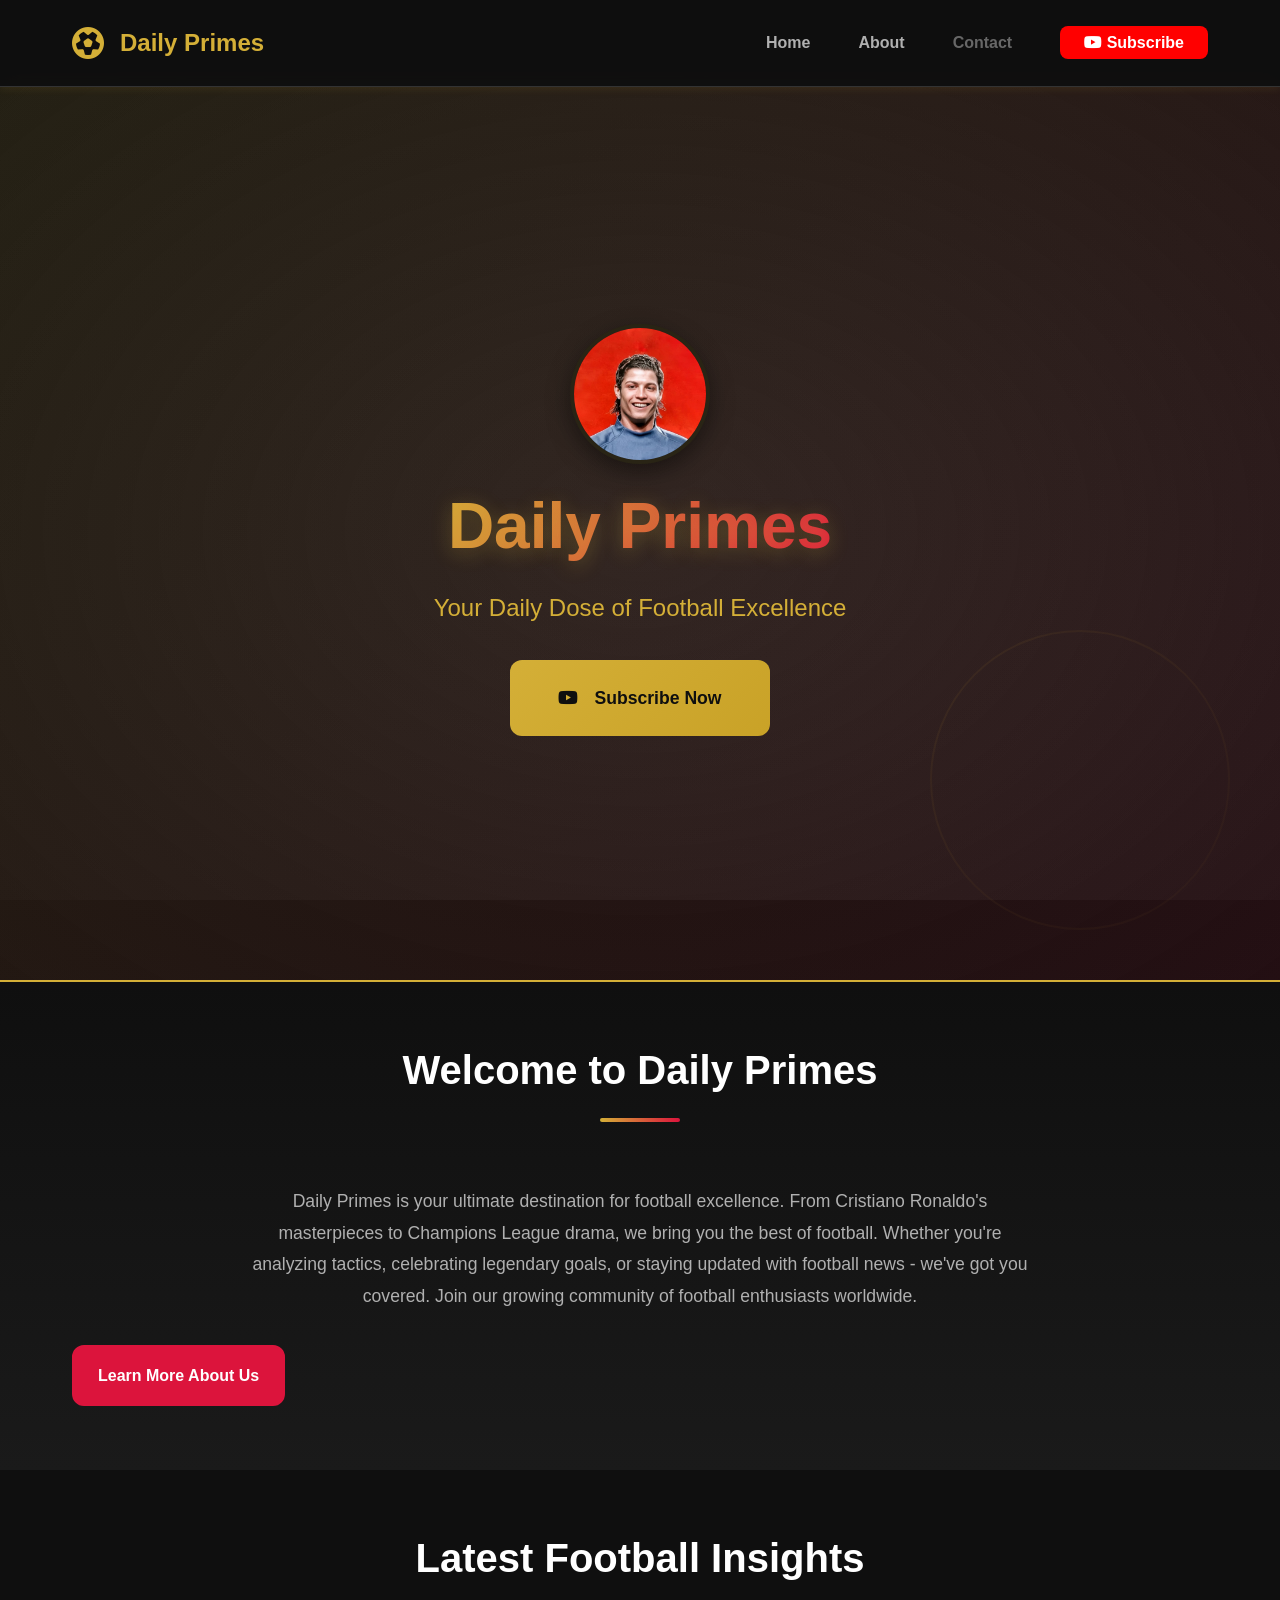
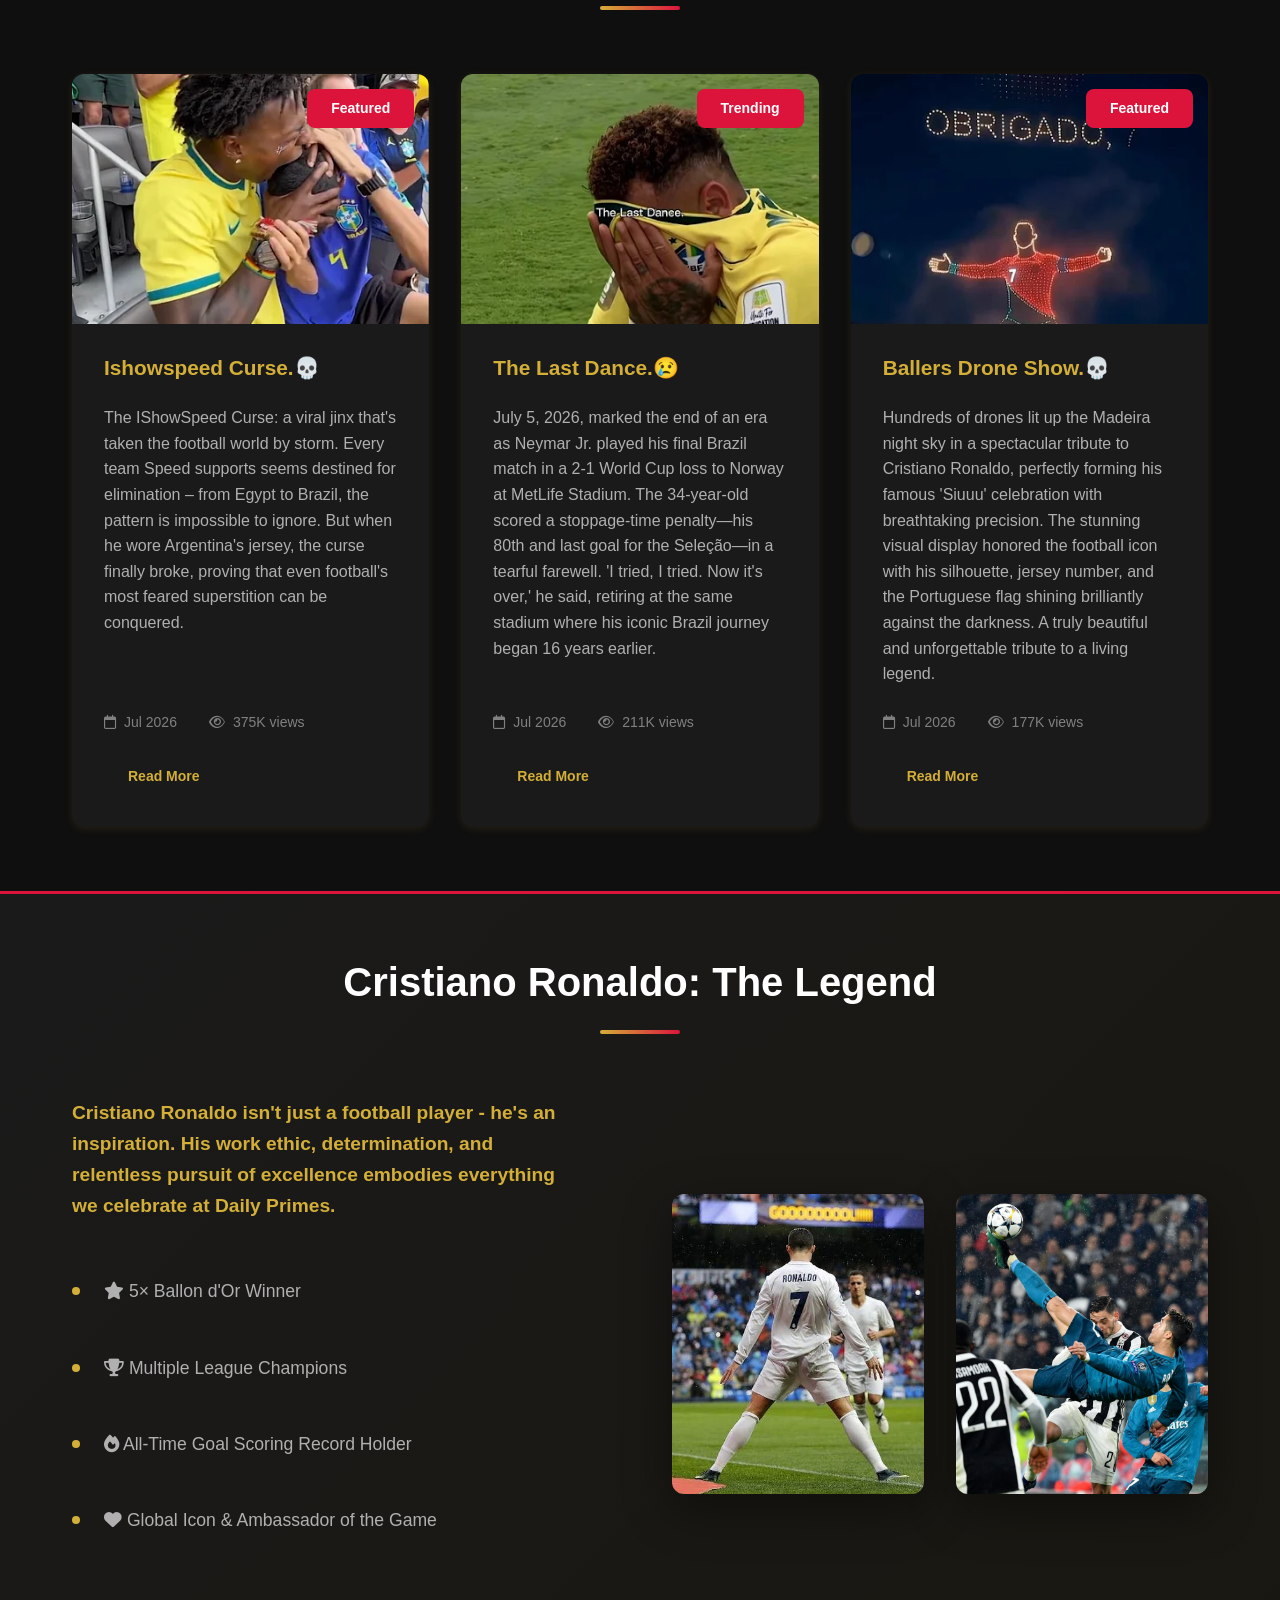
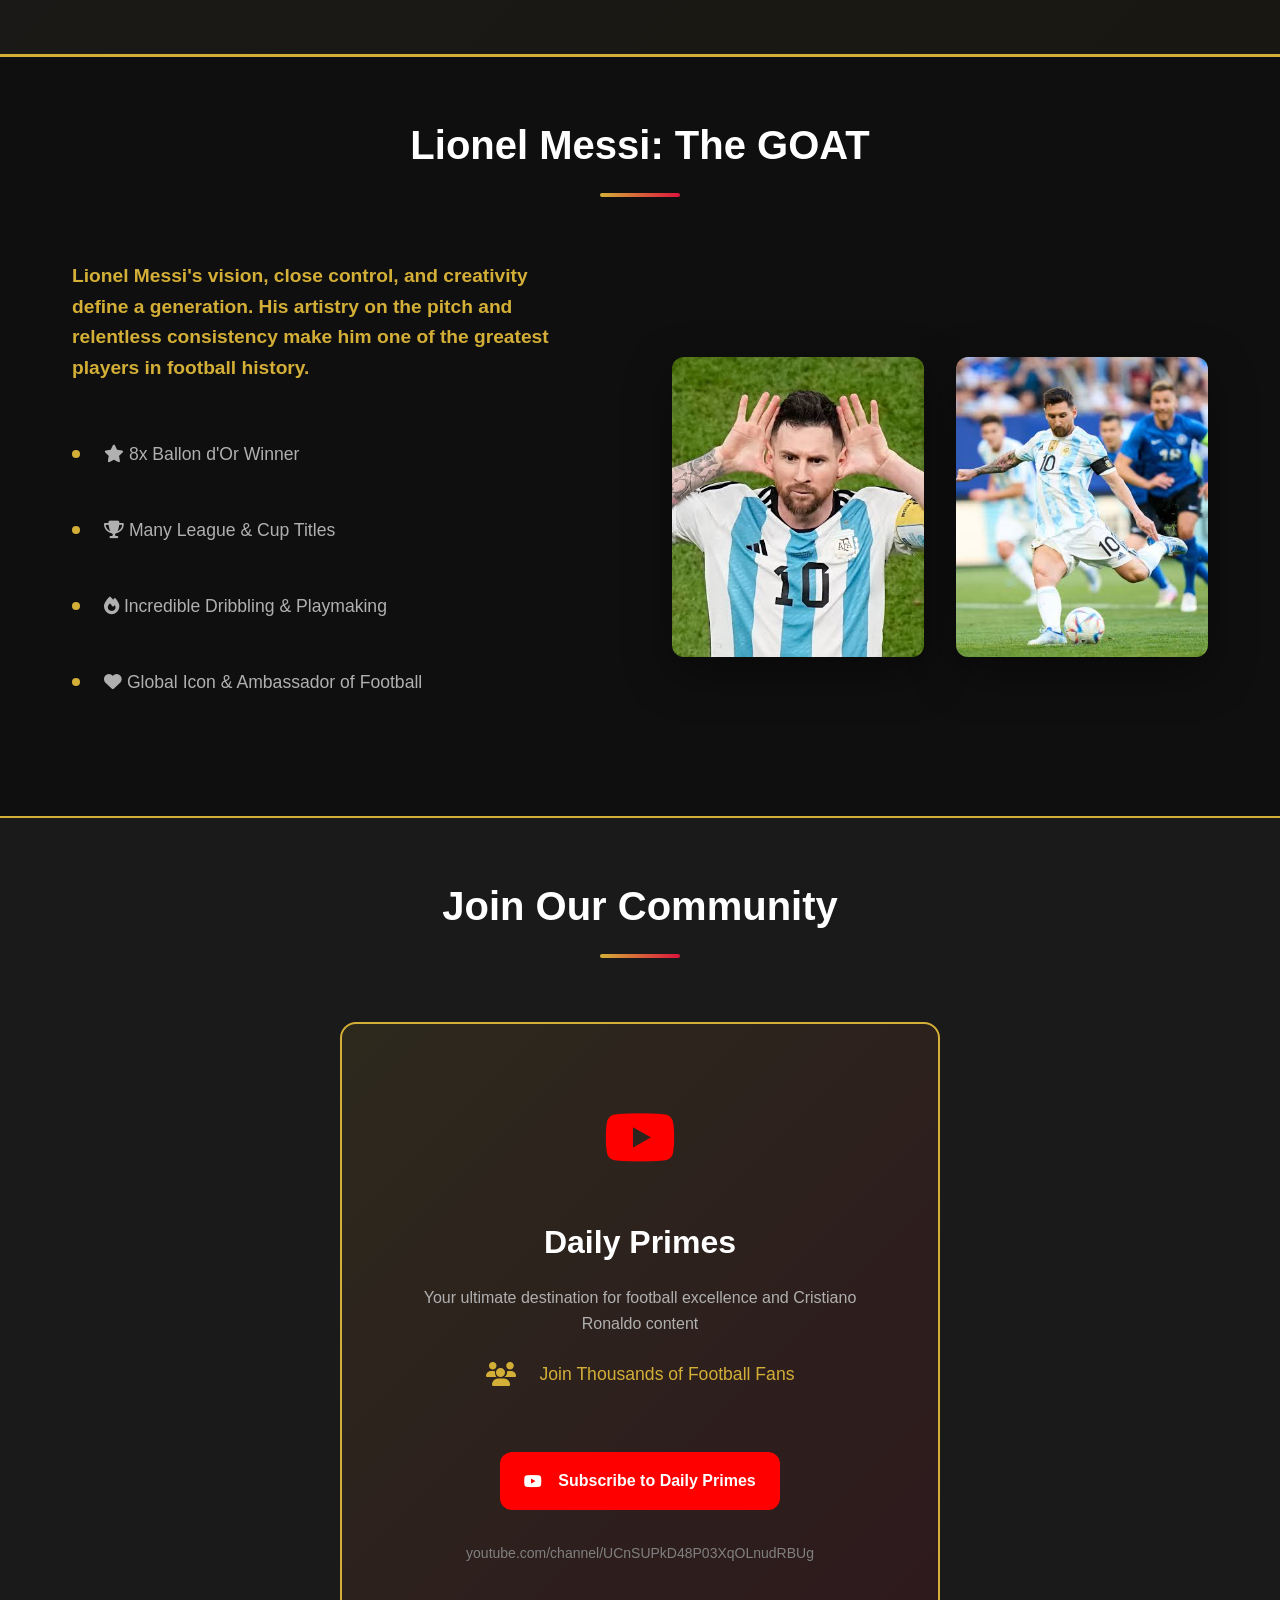
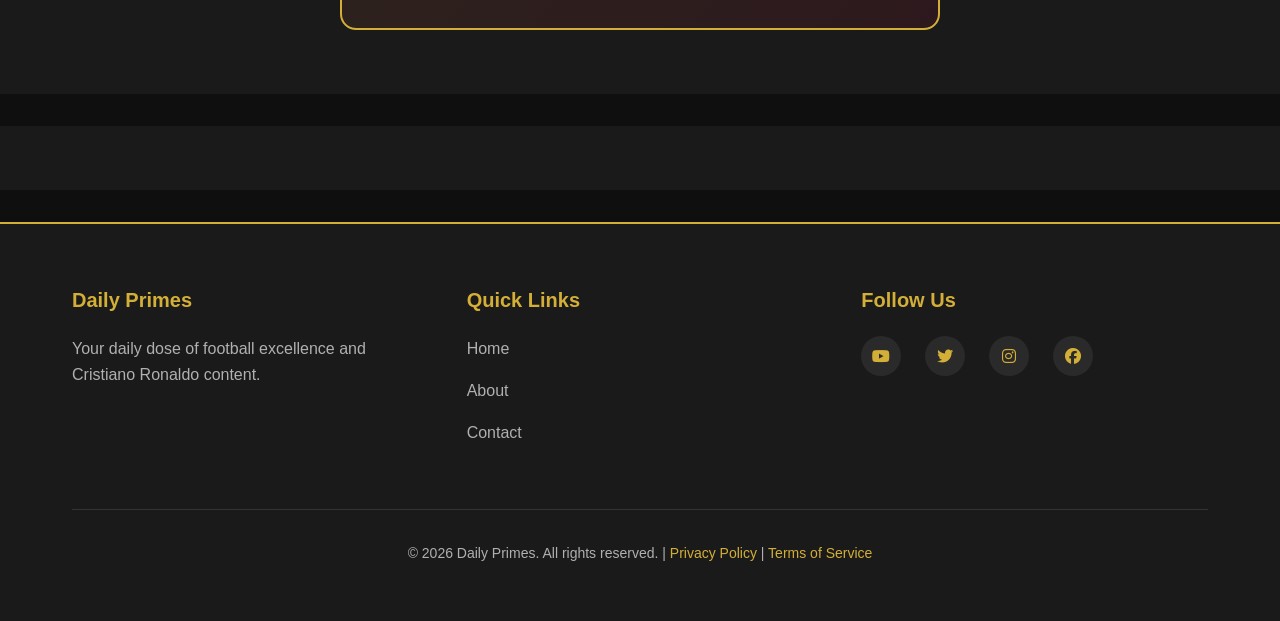
==== index.html @ d9cd0828 "Initial commit: add site files with AdSense and responsiveness updates" ====
<!DOCTYPE html>
<html lang="en">
<head>
    <meta charset="UTF-8">
    <meta name="viewport" content="width=device-width, initial-scale=1.0">
    <title>Daily Primes - Your Daily Dose of Football Excellence</title>
    <link rel="stylesheet" href="style.css">
    <link rel="stylesheet" href="https://cdnjs.cloudflare.com/ajax/libs/font-awesome/6.4.0/css/all.min.css">
    <script async src="https://pagead2.googlesyndication.com/pagead/js/adsbygoogle.js?client=ca-pub-8544354064796718"
        crossorigin="anonymous"></script>
</head>
<body>
    <!-- Navigation Bar -->
    <nav class="navbar">
        <div class="container">
            <div class="nav-brand">
                <i class="fas fa-futbol"></i>
                <span>Daily Primes</span>
            </div>
            <ul class="nav-links" id="navLinks" role="navigation">
                <li><a href="index.html">Home</a></li>
                <li><a href="about.html">About</a></li>
                <li><a href="contact.html" class="nav-disabled" data-disabled="true" aria-disabled="true" tabindex="-1" title="Contact temporarily disabled">Contact</a></li>
                <li><a href="https://www.youtube.com/channel/UCnSUPkD48P03XqOLnudRBUg" target="_blank" class="nav-youtube">
                    <i class="fab fa-youtube"></i> Subscribe
                </a></li>
            </ul>
            <div class="hamburger" aria-label="Toggle navigation" aria-expanded="false" role="button" tabindex="0">
                <span></span>
                <span></span>
                <span></span>
            </div>
        </div>
    </nav>

    <!-- Hero Banner Section -->
    <header class="hero">
        <div class="hero-overlay"></div>
        <div class="hero-content">
            <!-- Add local images in `images/ronaldo-300.jpg` and `images/ronaldo-600.jpg` for best results -->
            <div class="hero-avatar" aria-hidden="false">
                 <img src="images/profilepic.jpg"
                     srcset="images/profilepic.jpg 300w"
                     sizes="(max-width: 900px) 104px, 140px"
                     alt="Cristiano Ronaldo"
                     loading="lazy"
                     width="140" height="140">
            </div>
            <h1 class="hero-title">Daily Primes</h1>
            <p class="hero-tagline">Your Daily Dose of Football Excellence</p>
            <a href="https://www.youtube.com/channel/UCnSUPkD48P03XqOLnudRBUg" target="_blank" class="btn btn-primary btn-lg">
                <i class="fab fa-youtube"></i> Subscribe Now
            </a>
        </div>
        <div class="hero-animation"></div>
    </header>

    <!-- About the Channel Section -->
    <section class="about-preview">
        <div class="container">
            <div class="section-title">
                <h2>Welcome to Daily Primes</h2>
                <div class="title-underline"></div>
            </div>
            <p class="about-text">
                Daily Primes is your ultimate destination for football excellence. From Cristiano Ronaldo's masterpieces to Champions League drama, we bring you the best of football. Whether you're analyzing tactics, celebrating legendary goals, or staying updated with football news - we've got you covered. Join our growing community of football enthusiasts worldwide.
            </p>
            <a href="about.html" class="btn btn-secondary">Learn More About Us</a>
        </div>
    </section>

    <!-- Featured Blog Posts Section -->
    <section class="blog-section">
        <div class="container">
            <div class="section-title">
                <h2>Latest Football Insights</h2>
                <div class="title-underline"></div>
            </div>
            
            <div class="blog-grid">
                <article class="blog-card">
                    <div class="blog-image">
                        <img src="images/ishowspeedcurse.jpg" srcset="images/ishowspeedcurse.jpg 400w" alt="Ronaldo's Greatest Goals" loading="lazy">
                        <span class="blog-badge">Featured</span>
                    </div>
                    <div class="blog-content">
                        <h3>Ishowspeed Curse.💀</h3>
                        <p>The IShowSpeed Curse: a viral jinx that's taken the football world by storm. Every team Speed supports seems destined for elimination – from Egypt to Brazil, the pattern is impossible to ignore. But when he wore Argentina's jersey, the curse finally broke, proving that even football's most feared superstition can be conquered.</p>
                        <div class="blog-meta">
                            <span><i class="far fa-calendar"></i> Jul 2026</span>
                            <span><i class="far fa-eye"></i> 375K views</span>
                        </div>
                        <a href="#" class="btn btn-small">Read More</a>
                    </div>
                </article>

                <article class="blog-card">
                    <div class="blog-image">
                        <img src="images/neymar.jpg" srcset="images/neymar.jpg 400w" alt="The Last Dance.😢" loading="lazy">
                        <span class="blog-badge">Trending</span>
                    </div>
                    <div class="blog-content">
                        <h3>The Last Dance.😢</h3>
                        <p>July 5, 2026, marked the end of an era as Neymar Jr. played his final Brazil match in a 2-1 World Cup loss to Norway at MetLife Stadium. The 34-year-old scored a stoppage-time penalty—his 80th and last goal for the Seleção—in a tearful farewell. 'I tried, I tried. Now it's over,' he said, retiring at the same stadium where his iconic Brazil journey began 16 years earlier.</p>
                        <div class="blog-meta">
                            <span><i class="far fa-calendar"></i> Jul 2026</span>
                            <span><i class="far fa-eye"></i> 211K views</span>
                        </div>
                        <a href="#" class="btn btn-small">Read More</a>
                    </div>
                </article>

                <article class="blog-card">
                    <div class="blog-image">
                        <img src="images/droneshow.jpg" srcset="images/droneshow.jpg 400w" alt="Champions League Highlights" loading="lazy">
                        <span class="blog-badge">Featured</span>
                    </div>
                    <div class="blog-content">
                        <h3>Ballers Drone Show.💀</h3>
                        <p>Hundreds of drones lit up the Madeira night sky in a spectacular tribute to Cristiano Ronaldo, perfectly forming his famous 'Siuuu' celebration with breathtaking precision. The stunning visual display honored the football icon with his silhouette, jersey number, and the Portuguese flag shining brilliantly against the darkness. A truly beautiful and unforgettable tribute to a living legend.</p>
                        <div class="blog-meta">
                            <span><i class="far fa-calendar"></i> Jul 2026</span>
                            <span><i class="far fa-eye"></i> 177K views</span>
                        </div>
                        <a href="#" class="btn btn-small">Read More</a>
                    </div>
                </article>

                
            </div>
        </div>
    </section>

    <!-- Ronaldo Tribute Section -->
    <section class="ronaldo-tribute">
        <div class="container">
            <div class="section-title">
                <h2>Cristiano Ronaldo: The Legend</h2>
                <div class="title-underline"></div>
            </div>
            
            <div class="tribute-content">
                <div class="tribute-text">
                    <p class="tribute-intro">
                        Cristiano Ronaldo isn't just a football player - he's an inspiration. His work ethic, determination, and relentless pursuit of excellence embodies everything we celebrate at Daily Primes.
                    </p>
                    <ul class="tribute-highlights">
                        <li><i class="fas fa-star"></i> 5× Ballon d'Or Winner</li>
                        <li><i class="fas fa-trophy"></i> Multiple League Champions</li>
                        <li><i class="fas fa-fire"></i> All-Time Goal Scoring Record Holder</li>
                        <li><i class="fas fa-heart"></i> Global Icon & Ambassador of the Game</li>
                    </ul>
                </div>
                <div class="tribute-gallery">
                    <div class="tribute-image">
                        <img src="images/ronaldocelbration.jpeg" srcset="images/ronaldocelbration.jpeg 600w" alt="Ronaldo celebrating" loading="lazy">
                    </div>
                    <div class="tribute-image">
                        <img src="images/ronaldoscoringoal.jpg" srcset="images/ronaldoscoringoal.jpg 600w" alt="Ronaldo in action" loading="lazy">
                    </div>
                </div>
            </div>
        </div>
    </section>

    <!-- Messi Tribute Section -->
    <section class="messi-tribute">
        <div class="container">
            <div class="section-title">
                <h2>Lionel Messi: The GOAT</h2>
                <div class="title-underline"></div>
            </div>
            
            <div class="tribute-content">
                <div class="tribute-text">
                    <p class="tribute-intro">
                        Lionel Messi's vision, close control, and creativity define a generation. His artistry on the pitch and relentless consistency make him one of the greatest players in football history.
                    </p>
                    <ul class="tribute-highlights">
                        <li><i class="fas fa-star"></i> 8x Ballon d'Or Winner</li>
                        <li><i class="fas fa-trophy"></i> Many League & Cup Titles</li>
                        <li><i class="fas fa-fire"></i> Incredible Dribbling & Playmaking</li>
                        <li><i class="fas fa-heart"></i> Global Icon & Ambassador of Football</li>
                    </ul>
                </div>
                <div class="tribute-gallery">
                    <div class="tribute-image">
                        <img src="images/messicelebration2.jpg" srcset="images/messicelebration2.jpg 600w" alt="Messi celebrating" loading="lazy">
                    </div>
                    <div class="tribute-image">
                        <img src="images/messi3.jpg" srcset="images/messi3.jpg 600w" alt="Messi in action" loading="lazy">
                    </div>
                </div>
            </div>
        </div>
    </section>

    <!-- YouTube Channel Card Section -->
    <section class="youtube-section">
        <div class="container">
            <div class="section-title">
                <h2>Join Our Community</h2>
                <div class="title-underline"></div>
            </div>
            
            <div class="youtube-card">
                <div class="youtube-icon">
                    <i class="fab fa-youtube"></i>
                </div>
                <h3>Daily Primes</h3>
                <p>Your ultimate destination for football excellence and Cristiano Ronaldo content</p>
                <div class="subscriber-count">
                    <i class="fas fa-users"></i>
                    <span>Join Thousands of Football Fans</span>
                </div>
                <a href="https://www.youtube.com/channel/UCnSUPkD48P03XqOLnudRBUg" target="_blank" class="btn btn-youtube">
                    <i class="fab fa-youtube"></i> Subscribe to Daily Primes
                </a>
                <p class="youtube-url">youtube.com/channel/UCnSUPkD48P03XqOLnudRBUg</p>
            </div>
        </div>
    </section>

    <!-- AdSense Placeholder -->
    <section class="ads-container" id="ads-top">
        <!-- AdSense Ad Unit (replace data-ad-slot with your unit id) -->
        <ins class="adsbygoogle"
             style="display:block; max-width: 1200px; margin: 0 auto;"
             data-ad-client="ca-pub-8544354064796718"
             data-ad-slot="REPLACE_WITH_SLOT_ID"
             data-ad-format="auto"
             data-full-width-responsive="true"></ins>
        <script>
            (adsbygoogle = window.adsbygoogle || []).push({});
        </script>
    </section>

    <!-- Footer -->
    <footer class="footer">
        <div class="container">
            <div class="footer-content">
                <div class="footer-section">
                    <h4>Daily Primes</h4>
                    <p>Your daily dose of football excellence and Cristiano Ronaldo content.</p>
                </div>
                <div class="footer-section">
                    <h4>Quick Links</h4>
                    <ul>
                        <li><a href="index.html">Home</a></li>
                        <li><a href="about.html">About</a></li>
                        <li><a href="contact.html" class="nav-disabled" data-disabled="true" aria-disabled="true" tabindex="-1" title="Contact temporarily disabled">Contact</a></li>
                    </ul>
                </div>
                <div class="footer-section">
                    <h4>Follow Us</h4>
                    <div class="social-links">
                        <a href="https://www.youtube.com/channel/UCnSUPkD48P03XqOLnudRBUg" target="_blank" title="YouTube">
                            <i class="fab fa-youtube"></i>
                        </a>
                        <a href="https://twitter.com" target="_blank" title="Twitter">
                            <i class="fab fa-twitter"></i>
                        </a>
                        <a href="https://instagram.com" target="_blank" title="Instagram">
                            <i class="fab fa-instagram"></i>
                        </a>
                        <a href="https://facebook.com" target="_blank" title="Facebook">
                            <i class="fab fa-facebook"></i>
                        </a>
                    </div>
                </div>
            </div>
            <div class="footer-bottom">
                <p>&copy; 2026 Daily Primes. All rights reserved. | <a href="#">Privacy Policy</a> | <a href="#">Terms of Service</a></p>
            </div>
        </div>
    </footer>

    <script src="script.js"></script>
</body>
</html>
---- style.css ----
/* ============================================
   DAILY PRIMES - MASTER STYLESHEET
   Modern, Beautiful Football Channel Website
   ============================================ */

/* ============================================
   CSS VARIABLES - Color & Design System
   ============================================ */
:root {
    /* Primary Colors - Ronaldo-Inspired */
    --primary-color: #d4af37;        /* Gold */
    --primary-dark: #c9a227;         /* Dark Gold */
    --accent-red: #dc143c;           /* Crimson Red */
    --accent-dark-red: #8b0000;      /* Dark Red */
    
    /* Background Colors */
    --bg-primary: #0f0f0f;           /* Almost Black */
    --bg-secondary: #1a1a1a;         /* Dark Grey */
    --bg-tertiary: #2a2a2a;          /* Medium Grey */
    
    /* Text Colors */
    --text-primary: #ffffff;         /* White */
    --text-secondary: #b0b0b0;       /* Light Grey */
    --text-tertiary: #808080;        /* Medium Grey */
    
    /* Border & Shadow */
    --border-color: #333333;
    --shadow-sm: 0 2px 8px rgba(212, 175, 55, 0.1);
    --shadow-md: 0 8px 24px rgba(212, 175, 55, 0.15);
    --shadow-lg: 0 16px 48px rgba(0, 0, 0, 0.4);
    
    /* Spacing */
    --spacing-xs: 0.5rem;
    --spacing-sm: 1rem;
    --spacing-md: 1.5rem;
    --spacing-lg: 2rem;
    --spacing-xl: 3rem;
    --spacing-2xl: 4rem;
    
    /* Typography */
    --font-primary: 'Segoe UI', Tahoma, Geneva, Verdana, sans-serif;
    --font-size-h1: 3.5rem;
    --font-size-h2: 2.5rem;
    --font-size-h3: 1.75rem;
    --font-size-h4: 1.25rem;
    --font-size-body: 1rem;
    --font-size-small: 0.875rem;
    
    /* Border Radius */
    --radius-sm: 4px;
    --radius-md: 8px;
    --radius-lg: 12px;
    --radius-xl: 16px;
    
    /* Transitions */
    --transition-fast: 0.2s ease;
    --transition-normal: 0.3s ease;
    --transition-slow: 0.5s ease;
}

/* ============================================
   GLOBAL STYLES
   ============================================ */
* {
    margin: 0;
    padding: 0;
    box-sizing: border-box;
}

html {
    scroll-behavior: smooth;
}

body {
    font-family: var(--font-primary);
    background-color: var(--bg-primary);
    color: var(--text-primary);
    line-height: 1.6;
    overflow-x: hidden;
}

/* Container */
.container {
    max-width: 1200px;
    margin: 0 auto;
    padding: 0 var(--spacing-lg);
}

/* ============================================
   TYPOGRAPHY
   ============================================ */
h1, h2, h3, h4, h5, h6 {
    font-weight: 700;
    line-height: 1.2;
    margin-bottom: var(--spacing-md);
}

h1 {
    font-size: var(--font-size-h1);
}

h2 {
    font-size: var(--font-size-h2);
}

h3 {
    font-size: var(--font-size-h3);
}

h4 {
    font-size: var(--font-size-h4);
}

p {
    margin-bottom: var(--spacing-md);
    color: var(--text-secondary);
}

a {
    color: var(--primary-color);
    text-decoration: none;
    transition: color var(--transition-normal);
}

a:hover {
    color: var(--primary-dark);
}

/* ============================================
   BUTTONS
   ============================================ */
.btn {
    display: inline-flex;
    align-items: center;
    gap: var(--spacing-sm);
    padding: var(--spacing-sm) var(--spacing-md);
    border: none;
    border-radius: var(--radius-lg);
    font-size: var(--font-size-body);
    font-weight: 600;
    cursor: pointer;
    transition: all var(--transition-normal);
    text-decoration: none;
    white-space: nowrap;
}

.btn:hover {
    transform: translateY(-2px);
    box-shadow: var(--shadow-md);
}

/* Button Variants */
.btn-primary {
    background: linear-gradient(135deg, var(--primary-color), var(--primary-dark));
    color: var(--bg-primary);
}

.btn-primary:hover {
    background: linear-gradient(135deg, var(--primary-dark), var(--primary-color));
}

.btn-secondary {
    background-color: var(--accent-red);
    color: var(--text-primary);
    border: 2px solid var(--accent-red);
}

.btn-secondary:hover {
    background-color: var(--accent-dark-red);
    border-color: var(--accent-dark-red);
}

.btn-small {
    padding: var(--spacing-xs) var(--spacing-md);
    font-size: var(--font-size-small);
}

.btn-lg {
    padding: var(--spacing-md) var(--spacing-xl);
    font-size: 1.1rem;
}

.btn-youtube {
    background-color: #ff0000;
    color: white;
}

.btn-youtube:hover {
    background-color: #cc0000;
}

/* ============================================
   NAVIGATION BAR
   ============================================ */
.navbar {
    position: fixed;
    top: 0;
    left: 0;
    right: 0;
    background-color: rgba(15, 15, 15, 0.95);
    backdrop-filter: blur(10px);
    border-bottom: 1px solid var(--border-color);
    z-index: 1000;
    padding: var(--spacing-md) 0;
    box-shadow: var(--shadow-sm);
}

.navbar .container {
    display: flex;
    justify-content: space-between;
    align-items: center;
}

.nav-brand {
    display: flex;
    align-items: center;
    gap: var(--spacing-sm);
    font-size: 1.5rem;
    font-weight: 800;
    color: var(--primary-color);
}

.nav-brand i {
    font-size: 2rem;
}

.nav-links {
    display: flex;
    list-style: none;
    gap: var(--spacing-xl);
    align-items: center;
}

.nav-links a {
    color: var(--text-secondary);
    font-weight: 600;
    transition: color var(--transition-normal);
    position: relative;
}

.nav-links a::after {
    content: '';
    position: absolute;
    bottom: -5px;
    left: 0;
    width: 0;
    height: 2px;
    background-color: var(--primary-color);
    transition: width var(--transition-normal);
}

.nav-links a:hover::after,
.nav-links a.active::after {
    width: 100%;
}

.nav-links a:hover {
    color: var(--primary-color);
}

/* Disabled nav link styles (reversible) */
.nav-links a.nav-disabled {
    opacity: 0.55;
    pointer-events: none;
    cursor: default;
}

.nav-links a.nav-disabled::after {
    display: none;
}

.nav-youtube {
    background-color: #ff0000;
    color: white !important;
    padding: var(--spacing-xs) var(--spacing-md);
    border-radius: var(--radius-md);
}

.nav-youtube::after {
    display: none;
}

.nav-youtube:hover {
    background-color: #cc0000;
}

.hamburger {
    display: none;
    flex-direction: column;
    cursor: pointer;
    gap: 5px;
}

.hamburger span {
    width: 25px;
    height: 3px;
    background-color: var(--primary-color);
    transition: all var(--transition-normal);
}

.hamburger.active span:nth-child(1) {
    transform: rotate(45deg) translate(10px, 10px);
}

.hamburger.active span:nth-child(2) {
    opacity: 0;
}

.hamburger.active span:nth-child(3) {
    transform: rotate(-45deg) translate(8px, -8px);
}

/* ============================================
   HERO SECTION
   ============================================ */
.hero {
    margin-top: 80px;
    min-height: 100vh;
    display: flex;
    align-items: center;
    justify-content: center;
    position: relative;
    overflow: hidden;
    background: linear-gradient(135deg, rgba(26, 26, 26, 0.8), rgba(42, 42, 42, 0.9)),
                url('https://source.unsplash.com/featured/?football,stadium');
    background-size: cover;
    background-position: center;
    background-attachment: fixed;
}

.hero::before {
    content: '';
    position: absolute;
    top: 0;
    left: 0;
    right: 0;
    bottom: 0;
    background: radial-gradient(ellipse at center, transparent 0%, rgba(15, 15, 15, 0.8) 100%);
    z-index: 1;
}

.hero-overlay {
    position: absolute;
    top: 0;
    left: 0;
    right: 0;
    bottom: 0;
    background: linear-gradient(135deg, rgba(212, 175, 55, 0.1), rgba(220, 20, 60, 0.1));
    z-index: 2;
}

.hero-content {
    position: relative;
    z-index: 3;
    text-align: center;
    animation: fadeInUp 1s ease-out;
}

.hero-title {
    font-size: clamp(2.5rem, 8vw, 4rem);
    background: linear-gradient(135deg, var(--primary-color), var(--accent-red));
    -webkit-background-clip: text;
    -webkit-text-fill-color: transparent;
    background-clip: text;
    font-weight: 900;
    margin-bottom: var(--spacing-md);
    text-shadow: 0 4px 20px rgba(212, 175, 55, 0.3);
    animation: slideDown 0.8s ease-out;
}

/* Hero avatar (round photo) */
.hero-avatar {
    width: 140px;
    height: 140px;
    border-radius: 50%;
    overflow: hidden;
    margin: 0 auto var(--spacing-md);
    border: 4px solid rgba(212,175,55,0.12);
    box-shadow: 0 8px 24px rgba(0,0,0,0.45);
    background-color: #111;
}

.hero-avatar img {
    width: 100%;
    height: 100%;
    object-fit: cover;
    display: block;
}

@media (max-width: 900px) {
    .hero-avatar {
        width: 104px;
        height: 104px;
        border-width: 3px;
    }
}

.hero-tagline {
    font-size: 1.5rem;
    color: var(--primary-color);
    margin-bottom: var(--spacing-lg);
    animation: slideUp 0.8s ease-out 0.2s both;
}

.hero .btn-lg {
    animation: slideUp 0.8s ease-out 0.4s both;
}

/* Hero Animation Elements */
.hero-animation {
    position: absolute;
    width: 300px;
    height: 300px;
    border: 2px solid var(--primary-color);
    border-radius: 50%;
    bottom: 50px;
    right: 50px;
    opacity: 0.1;
    animation: float 6s ease-in-out infinite;
}

/* ============================================
   SECTION STYLING
   ============================================ */
section {
    padding: var(--spacing-2xl) 0;
}

.section-title {
    text-align: center;
    margin-bottom: var(--spacing-2xl);
}

.section-title h2 {
    font-size: clamp(2rem, 5vw, 2.5rem);
    margin-bottom: var(--spacing-md);
}

.title-underline {
    width: 80px;
    height: 4px;
    background: linear-gradient(90deg, var(--primary-color), var(--accent-red));
    margin: var(--spacing-md) auto 0;
    border-radius: 2px;
}

/* ============================================
   ABOUT PREVIEW SECTION
   ============================================ */
.about-preview {
    background: linear-gradient(180deg, var(--bg-primary), var(--bg-secondary));
    border-top: 2px solid var(--primary-color);
}

.about-text {
    font-size: 1.1rem;
    line-height: 1.8;
    color: var(--text-secondary);
    max-width: 800px;
    margin: var(--spacing-lg) auto;
    text-align: center;
}

/* ============================================
   BLOG SECTION
   ============================================ */
.blog-section {
    background-color: var(--bg-primary);
}

.blog-grid {
    display: grid;
    grid-template-columns: repeat(auto-fit, minmax(280px, 1fr));
    gap: var(--spacing-lg);
}

.blog-card {
    background-color: var(--bg-secondary);
    border-radius: var(--radius-lg);
    overflow: hidden;
    transition: all var(--transition-normal);
    box-shadow: var(--shadow-sm);
    display: flex;
    flex-direction: column;
}

.blog-card:hover {
    transform: translateY(-10px);
    box-shadow: var(--shadow-md);
}

.blog-image {
    position: relative;
    height: 250px;
    overflow: hidden;
}

.blog-image img {
    width: 100%;
    height: 100%;
    object-fit: cover;
    transition: transform var(--transition-slow);
}

.blog-card:hover .blog-image img {
    transform: scale(1.1);
}

.blog-badge {
    position: absolute;
    top: 15px;
    right: 15px;
    background-color: var(--accent-red);
    color: white;
    padding: var(--spacing-xs) var(--spacing-md);
    border-radius: var(--radius-md);
    font-size: var(--font-size-small);
    font-weight: 600;
}

.blog-content {
    padding: var(--spacing-lg);
    flex: 1;
    display: flex;
    flex-direction: column;
}

.blog-content h3 {
    color: var(--primary-color);
    margin-bottom: var(--spacing-md);
    font-size: 1.3rem;
}

.blog-content p {
    flex: 1;
    margin-bottom: var(--spacing-md);
}

.blog-meta {
    display: flex;
    gap: var(--spacing-lg);
    margin-bottom: var(--spacing-md);
    font-size: var(--font-size-small);
    color: var(--text-tertiary);
}

.blog-meta span {
    display: flex;
    align-items: center;
    gap: var(--spacing-xs);
}

/* ============================================
   RONALDO TRIBUTE SECTION
   ============================================ */
.ronaldo-tribute {
    background: linear-gradient(135deg, var(--bg-secondary), rgba(212, 175, 55, 0.05));
    border-top: 3px solid var(--accent-red);
    border-bottom: 3px solid var(--primary-color);
}

.tribute-content {
    display: grid;
    grid-template-columns: 1fr 1fr;
    gap: var(--spacing-2xl);
    align-items: center;
}

.tribute-text {
    padding-right: var(--spacing-lg);
}

.tribute-intro {
    font-size: 1.2rem;
    color: var(--primary-color);
    font-weight: 600;
    margin-bottom: var(--spacing-lg);
}

.tribute-highlights {
    list-style: none;
    margin-bottom: var(--spacing-lg);
}

.tribute-highlights li {
    padding: var(--spacing-md) 0;
    padding-left: var(--spacing-lg);
    position: relative;
    color: var(--text-secondary);
    font-size: 1.1rem;
}

.tribute-highlights li::before {
    content: '';
    position: absolute;
    left: 0;
    top: 50%;
    transform: translateY(-50%);
    width: 8px;
    height: 8px;
    background-color: var(--primary-color);
    border-radius: 50%;
}

.tribute-gallery {
    display: grid;
    grid-template-columns: 1fr 1fr;
    gap: var(--spacing-lg);
}

.tribute-image {
    border-radius: var(--radius-lg);
    overflow: hidden;
    box-shadow: var(--shadow-lg);
    height: 300px;
}

.tribute-image img {
    width: 100%;
    height: 100%;
    object-fit: cover;
}

/* ============================================
   YOUTUBE SECTION
   ============================================ */
.youtube-section {
    background-color: var(--bg-secondary);
    border-top: 2px solid var(--primary-color);
}

.youtube-card {
    background: linear-gradient(135deg, rgba(212, 175, 55, 0.1), rgba(220, 20, 60, 0.1));
    border: 2px solid var(--primary-color);
    border-radius: var(--radius-xl);
    padding: var(--spacing-2xl);
    text-align: center;
    max-width: 600px;
    margin: 0 auto;
    transition: all var(--transition-normal);
}

.youtube-card:hover {
    transform: translateY(-5px);
    box-shadow: var(--shadow-lg);
}

.youtube-icon {
    font-size: 4rem;
    color: #ff0000;
    margin-bottom: var(--spacing-lg);
}

.youtube-card h3 {
    font-size: 2rem;
    margin-bottom: var(--spacing-md);
}

.subscriber-count {
    display: flex;
    align-items: center;
    justify-content: center;
    gap: var(--spacing-md);
    font-size: 1.1rem;
    color: var(--primary-color);
    margin-bottom: var(--spacing-lg);
}

.subscriber-count i {
    font-size: 1.5rem;
}

.btn-youtube {
    margin: var(--spacing-lg) 0;
}

.youtube-url {
    font-size: var(--font-size-small);
    color: var(--text-tertiary);
    margin: 0;
}

/* ============================================
   PAGE HEADER
   ============================================ */
.page-header {
    margin-top: 80px;
    padding: var(--spacing-2xl) var(--spacing-lg);
    background: linear-gradient(135deg, var(--bg-secondary), rgba(212, 175, 55, 0.1));
    text-align: center;
    border-bottom: 2px solid var(--primary-color);
}

.page-header h1 {
    font-size: clamp(2rem, 5vw, 3rem);
    background: linear-gradient(135deg, var(--primary-color), var(--accent-red));
    -webkit-background-clip: text;
    -webkit-text-fill-color: transparent;
    background-clip: text;
    margin-bottom: var(--spacing-md);
}

.page-header p {
    font-size: 1.2rem;
    color: var(--text-secondary);
}

/* ============================================
   ABOUT PAGE SECTIONS
   ============================================ */
.about-section {
    background-color: var(--bg-primary);
}

.two-column {
    display: grid;
    grid-template-columns: 1fr 1fr;
    gap: var(--spacing-2xl);
}

.icon-box {
    font-size: 3rem;
    color: var(--primary-color);
    margin-bottom: var(--spacing-lg);
}

.column h2 {
    color: var(--primary-color);
    margin-bottom: var(--spacing-lg);
}

.story-section {
    background: linear-gradient(180deg, var(--bg-secondary), var(--bg-primary));
    border-top: 2px solid var(--accent-red);
}

.story-content {
    display: grid;
    grid-template-columns: 1fr 1fr;
    gap: var(--spacing-2xl);
    align-items: center;
}

.story-image {
    border-radius: var(--radius-lg);
    overflow: hidden;
    box-shadow: var(--shadow-lg);
}

.story-image img {
    width: 100%;
    height: auto;
}

.story-text p {
    margin-bottom: var(--spacing-lg);
}

/* ============================================
   OFFERINGS SECTION
   ============================================ */
.offerings-section {
    background-color: var(--bg-primary);
    border-top: 2px solid var(--primary-color);
}

.offerings-grid {
    display: grid;
    grid-template-columns: repeat(auto-fit, minmax(300px, 1fr));
    gap: var(--spacing-lg);
}

.offering-card {
    background-color: var(--bg-secondary);
    padding: var(--spacing-lg);
    border-radius: var(--radius-lg);
    text-align: center;
    transition: all var(--transition-normal);
    border: 1px solid var(--border-color);
}

.offering-card:hover {
    transform: translateY(-10px);
    border-color: var(--primary-color);
    box-shadow: var(--shadow-md);
}

.offering-icon {
    font-size: 2.5rem;
    color: var(--primary-color);
    margin-bottom: var(--spacing-md);
}

.offering-card h3 {
    color: var(--text-primary);
    margin-bottom: var(--spacing-md);
}

/* ============================================
   INSPIRATION SECTION
   ============================================ */
.inspiration-section {
    background: linear-gradient(135deg, rgba(212, 175, 55, 0.05), rgba(220, 20, 60, 0.05));
    border-top: 3px solid var(--primary-color);
    border-bottom: 3px solid var(--accent-red);
}

.inspiration-content {
    display: grid;
    grid-template-columns: 1fr 1fr;
    gap: var(--spacing-2xl);
    align-items: center;
}

.inspiration-image {
    border-radius: var(--radius-lg);
    overflow: hidden;
    box-shadow: var(--shadow-lg);
}

.inspiration-image img {
    width: 100%;
    height: auto;
}

.inspiration-text h3 {
    color: var(--primary-color);
    margin-bottom: var(--spacing-lg);
    font-size: 1.8rem;
}

.inspiration-list {
    list-style: none;
    margin-bottom: var(--spacing-lg);
}

.inspiration-list li {
    padding: var(--spacing-md) 0;
    color: var(--text-secondary);
    border-bottom: 1px solid var(--border-color);
}

.inspiration-list strong {
    color: var(--primary-color);
}

/* ============================================
   STATS SECTION
   ============================================ */
.stats-section {
    background-color: var(--bg-secondary);
    border-top: 2px solid var(--accent-red);
}

.stats-grid {
    display: grid;
    grid-template-columns: repeat(auto-fit, minmax(250px, 1fr));
    gap: var(--spacing-lg);
}

.stat-card {
    background-color: var(--bg-primary);
    padding: var(--spacing-xl);
    border-radius: var(--radius-lg);
    text-align: center;
    border: 2px solid var(--primary-color);
}

.stat-number {
    font-size: 2.5rem;
    color: var(--primary-color);
    font-weight: 900;
    margin: var(--spacing-md) 0;
}

/* ============================================
   CTA SECTION
   ============================================ */
.cta-section {
    background: linear-gradient(135deg, var(--bg-secondary), rgba(212, 175, 55, 0.1));
    text-align: center;
    padding: var(--spacing-2xl);
    border-top: 2px solid var(--primary-color);
    border-bottom: 2px solid var(--accent-red);
}

.cta-section h2 {
    color: var(--primary-color);
    margin-bottom: var(--spacing-md);
}

.cta-section p {
    font-size: 1.2rem;
    margin-bottom: var(--spacing-lg);
}

/* ============================================
   CONTACT SECTION
   ============================================ */
.contact-section {
    background-color: var(--bg-primary);
    border-top: 2px solid var(--primary-color);
}

.contact-grid {
    display: grid;
    grid-template-columns: 1fr 1fr;
    gap: var(--spacing-2xl);
}

/* Contact Form */
.contact-form {
    background-color: var(--bg-secondary);
    padding: var(--spacing-xl);
    border-radius: var(--radius-lg);
    border: 1px solid var(--border-color);
}

.contact-form h2 {
    color: var(--primary-color);
    margin-bottom: var(--spacing-lg);
}

.form-group {
    margin-bottom: var(--spacing-lg);
}

.form-group label {
    display: block;
    margin-bottom: var(--spacing-sm);
    font-weight: 600;
    color: var(--text-primary);
}

.form-group input,
.form-group textarea {
    width: 100%;
    padding: var(--spacing-md);
    background-color: var(--bg-tertiary);
    border: 1px solid var(--border-color);
    border-radius: var(--radius-md);
    color: var(--text-primary);
    font-family: var(--font-primary);
    font-size: var(--font-size-body);
    transition: border-color var(--transition-normal);
}

.form-group input:focus,
.form-group textarea:focus {
    outline: none;
    border-color: var(--primary-color);
    box-shadow: 0 0 0 3px rgba(212, 175, 55, 0.1);
}

.form-group textarea {
    resize: vertical;
    min-height: 150px;
}

.form-group.checkbox {
    display: flex;
    align-items: center;
    gap: var(--spacing-md);
}

.form-group.checkbox input {
    width: auto;
    margin: 0;
}

.error-message {
    color: var(--accent-red);
    font-size: var(--font-size-small);
    margin-top: var(--spacing-xs);
    display: none;
}

.error-message.show {
    display: block;
}

.success-message {
    background-color: rgba(76, 175, 80, 0.1);
    border: 1px solid #4caf50;
    border-radius: var(--radius-md);
    padding: var(--spacing-lg);
    margin-top: var(--spacing-lg);
    display: flex;
    align-items: center;
    gap: var(--spacing-md);
}

.success-message i {
    color: #4caf50;
    font-size: 1.5rem;
}

.success-message p {
    margin: 0;
    color: #4caf50;
}

/* Contact Info */
.contact-info-wrapper h2 {
    color: var(--primary-color);
    margin-bottom: var(--spacing-lg);
}

.info-card {
    background-color: var(--bg-secondary);
    padding: var(--spacing-lg);
    border-radius: var(--radius-lg);
    margin-bottom: var(--spacing-lg);
    border-left: 4px solid var(--primary-color);
    display: flex;
    gap: var(--spacing-lg);
}

.info-icon {
    font-size: 2rem;
    color: var(--primary-color);
    flex-shrink: 0;
}

.info-card h4 {
    color: var(--text-primary);
    margin-bottom: var(--spacing-sm);
}

.info-note {
    font-size: var(--font-size-small);
    color: var(--text-tertiary);
}

/* ============================================
   SOCIAL SECTION
   ============================================ */
.social-section {
    background: linear-gradient(180deg, var(--bg-secondary), var(--bg-primary));
    border-top: 2px solid var(--accent-red);
}

.social-intro {
    text-align: center;
    font-size: 1.1rem;
    max-width: 600px;
    margin: 0 auto var(--spacing-2xl);
}

.social-grid {
    display: grid;
    grid-template-columns: repeat(auto-fit, minmax(200px, 1fr));
    gap: var(--spacing-lg);
}

.social-card {
    background-color: var(--bg-secondary);
    padding: var(--spacing-lg);
    border-radius: var(--radius-lg);
    text-align: center;
    transition: all var(--transition-normal);
    border: 2px solid var(--border-color);
}

.social-card:hover {
    transform: translateY(-5px);
    border-color: var(--primary-color);
    box-shadow: var(--shadow-md);
}

.social-card i {
    font-size: 2.5rem;
    color: var(--primary-color);
    margin-bottom: var(--spacing-md);
}

.social-card h4 {
    color: var(--text-primary);
    margin-bottom: var(--spacing-sm);
}

/* ============================================
   FAQ SECTION
   ============================================ */
.faq-section {
    background-color: var(--bg-primary);
    border-top: 2px solid var(--primary-color);
}

.faq-grid {
    display: grid;
    grid-template-columns: repeat(auto-fit, minmax(350px, 1fr));
    gap: var(--spacing-lg);
}

.faq-item {
    background-color: var(--bg-secondary);
    padding: var(--spacing-lg);
    border-radius: var(--radius-lg);
    border-left: 4px solid var(--accent-red);
    transition: all var(--transition-normal);
}

.faq-item:hover {
    border-left-color: var(--primary-color);
    box-shadow: var(--shadow-md);
}

.faq-item h4 {
    color: var(--primary-color);
    margin-bottom: var(--spacing-md);
}

.faq-item p {
    margin: 0;
}

/* ============================================
   ADS CONTAINER
   ============================================ */
.ads-container {
    background-color: var(--bg-secondary);
    padding: var(--spacing-lg);
    margin: var(--spacing-lg) 0;
}

.ad-placeholder {
    background-color: var(--bg-tertiary);
    border: 2px dashed var(--border-color);
    border-radius: var(--radius-md);
    padding: var(--spacing-xl);
    text-align: center;
    color: var(--text-tertiary);
    font-size: 0.9rem;
}

/* ============================================
   FOOTER
   ============================================ */
.footer {
    background-color: var(--bg-secondary);
    border-top: 2px solid var(--primary-color);
    padding: var(--spacing-2xl) 0 var(--spacing-lg);
}

.footer-content {
    display: grid;
    grid-template-columns: repeat(auto-fit, minmax(250px, 1fr));
    gap: var(--spacing-xl);
    margin-bottom: var(--spacing-xl);
}

.footer-section h4 {
    color: var(--primary-color);
    margin-bottom: var(--spacing-md);
}

.footer-section ul {
    list-style: none;
}

.footer-section ul li {
    margin-bottom: var(--spacing-sm);
}

.footer-section ul li a {
    color: var(--text-secondary);
}

.footer-section ul li a:hover {
    color: var(--primary-color);
}

.social-links {
    display: flex;
    gap: var(--spacing-md);
}

.social-links a {
    width: 40px;
    height: 40px;
    display: flex;
    align-items: center;
    justify-content: center;
    background-color: var(--bg-tertiary);
    border-radius: 50%;
    transition: all var(--transition-normal);
}

.social-links a:hover {
    background-color: var(--primary-color);
    transform: translateY(-3px);
}

.footer-bottom {
    text-align: center;
    padding-top: var(--spacing-lg);
    border-top: 1px solid var(--border-color);
    color: var(--text-tertiary);
    font-size: var(--font-size-small);
}

.footer-bottom a {
    color: var(--primary-color);
}

/* ============================================
   ANIMATIONS
   ============================================ */
@keyframes fadeInUp {
    from {
        opacity: 0;
        transform: translateY(30px);
    }
    to {
        opacity: 1;
        transform: translateY(0);
    }
}

@keyframes slideDown {
    from {
        opacity: 0;
        transform: translateY(-30px);
    }
    to {
        opacity: 1;
        transform: translateY(0);
    }
}

@keyframes slideUp {
    from {
        opacity: 0;
        transform: translateY(30px);
    }
    to {
        opacity: 1;
        transform: translateY(0);
    }
}

@keyframes float {
    0%, 100% {
        transform: translateY(0px);
    }
    50% {
        transform: translateY(-20px);
    }
}

/* ============================================
   RESPONSIVE DESIGN
   ============================================ */
@media (max-width: 768px) {
    .nav-links {
        gap: var(--spacing-md);
        position: absolute;
        top: 100%;
        left: 0;
        right: 0;
        background-color: var(--bg-primary);
        border-bottom: 1px solid var(--border-color);
        flex-direction: column;
        padding: var(--spacing-lg);
        max-height: 0;
        overflow: hidden;
        transition: max-height var(--transition-normal);
    }
    
    .nav-links.mobile-active {
        max-height: 500px;
    }
    
    .hamburger {
        display: flex;
    }
    
    .hero-title {
        font-size: 2rem;
    }
    
    .hero-tagline {
        font-size: 1.1rem;
    }
    
    .two-column,
    .tribute-content,
    .story-content,
    .inspiration-content,
    .contact-grid {
        grid-template-columns: 1fr;
    }
    
    .tribute-gallery {
        grid-template-columns: 1fr;
    }
    
    .tribute-text {
        padding-right: 0;
    }
    
    .blog-grid {
        grid-template-columns: 1fr;
    }
    
    .stats-grid {
        grid-template-columns: repeat(2, 1fr);
    }
    
    .section-title h2 {
        font-size: 1.8rem;
    }
    
    .page-header h1 {
        font-size: 1.8rem;
    }
}

@media (max-width: 480px) {
    :root {
        --spacing-lg: 1rem;
        --spacing-xl: 1.5rem;
        --spacing-2xl: 2rem;
    }
    
    .container {
        padding: 0 var(--spacing-md);
    }
    
    .hero {
        margin-top: 60px;
        min-height: auto;
        padding: var(--spacing-lg);
    }
    
    .hero-title {
        font-size: 1.5rem;
    }
    
    .hero-tagline {
        font-size: 0.9rem;
    }
    
    .btn-lg {
        padding: var(--spacing-md) var(--spacing-lg);
        font-size: 1rem;
    }
    
    .stats-grid {
        grid-template-columns: 1fr;
    }
    
    .faq-grid {
        grid-template-columns: 1fr;
    }
    
    .social-grid {
        grid-template-columns: 1fr;
    }
    
    section {
        padding: var(--spacing-lg) 0;
    }
    
    .hero-animation {
        display: none;
    }
}
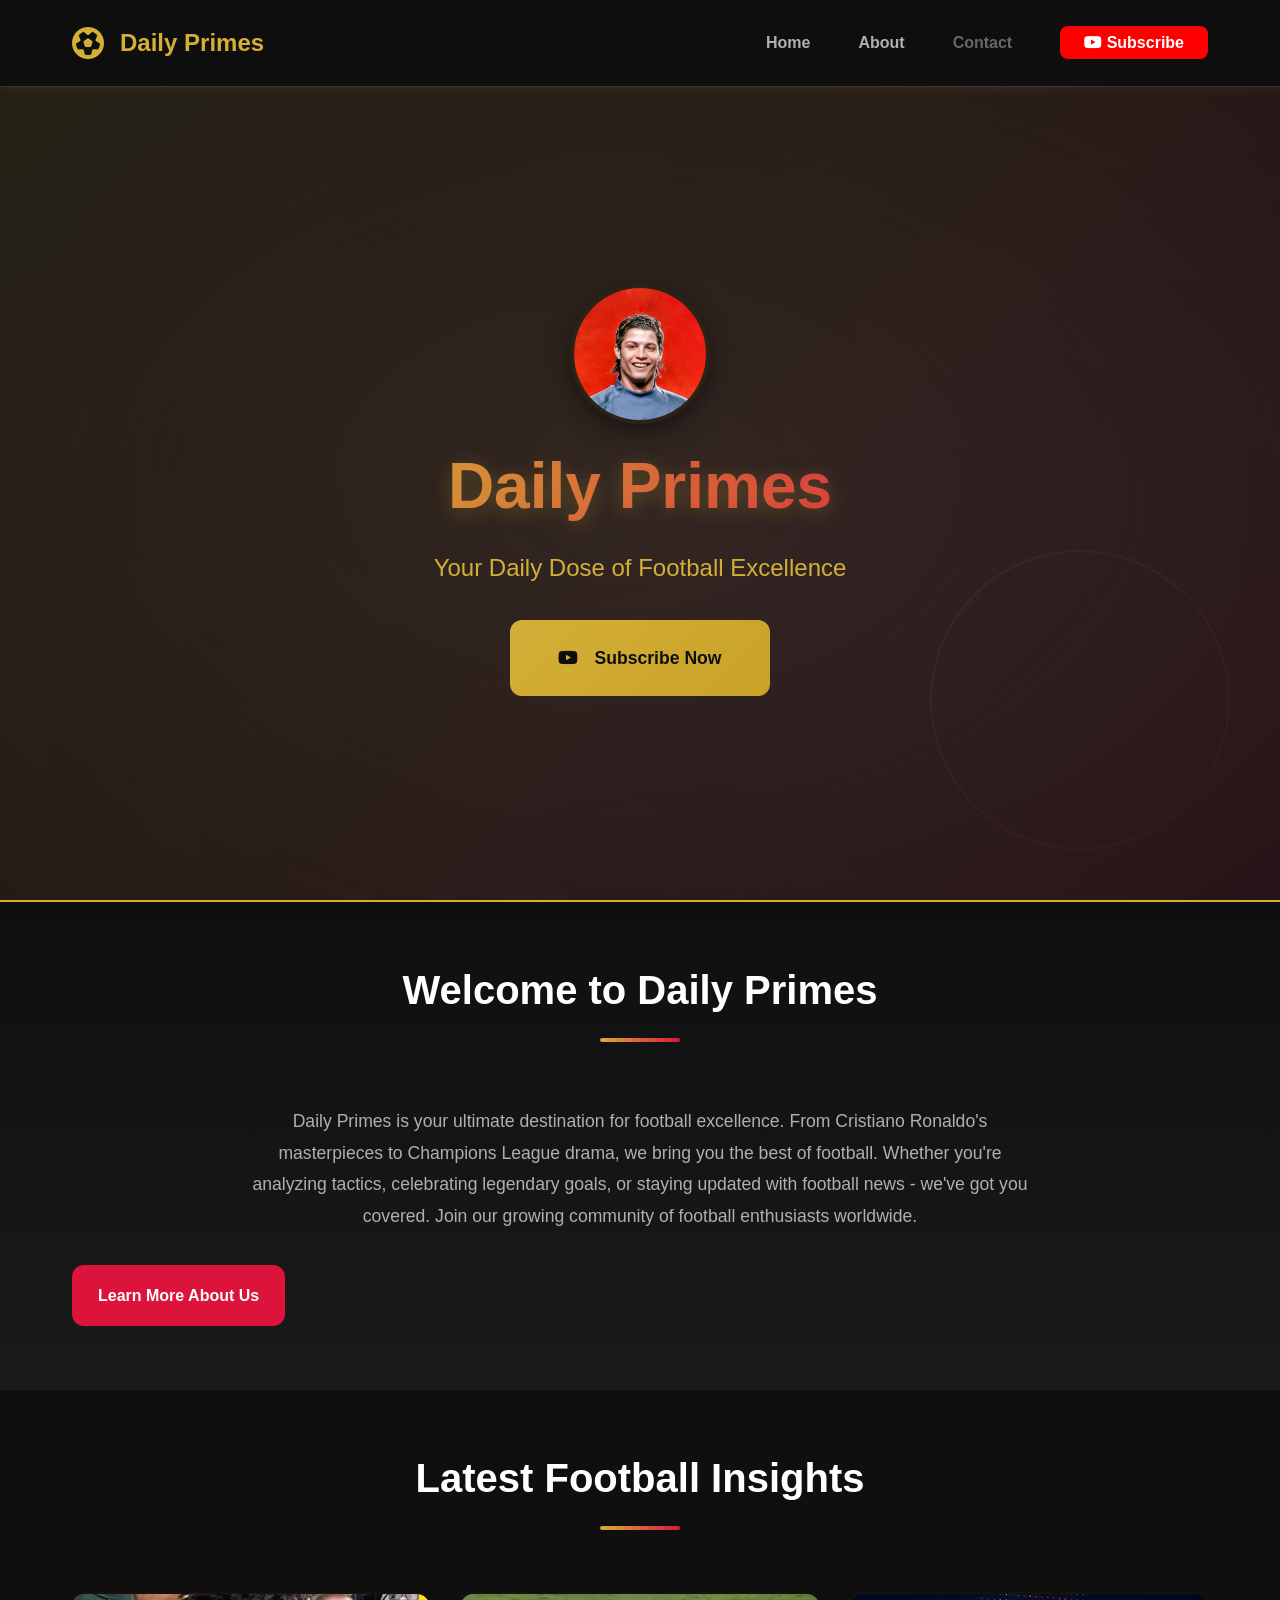
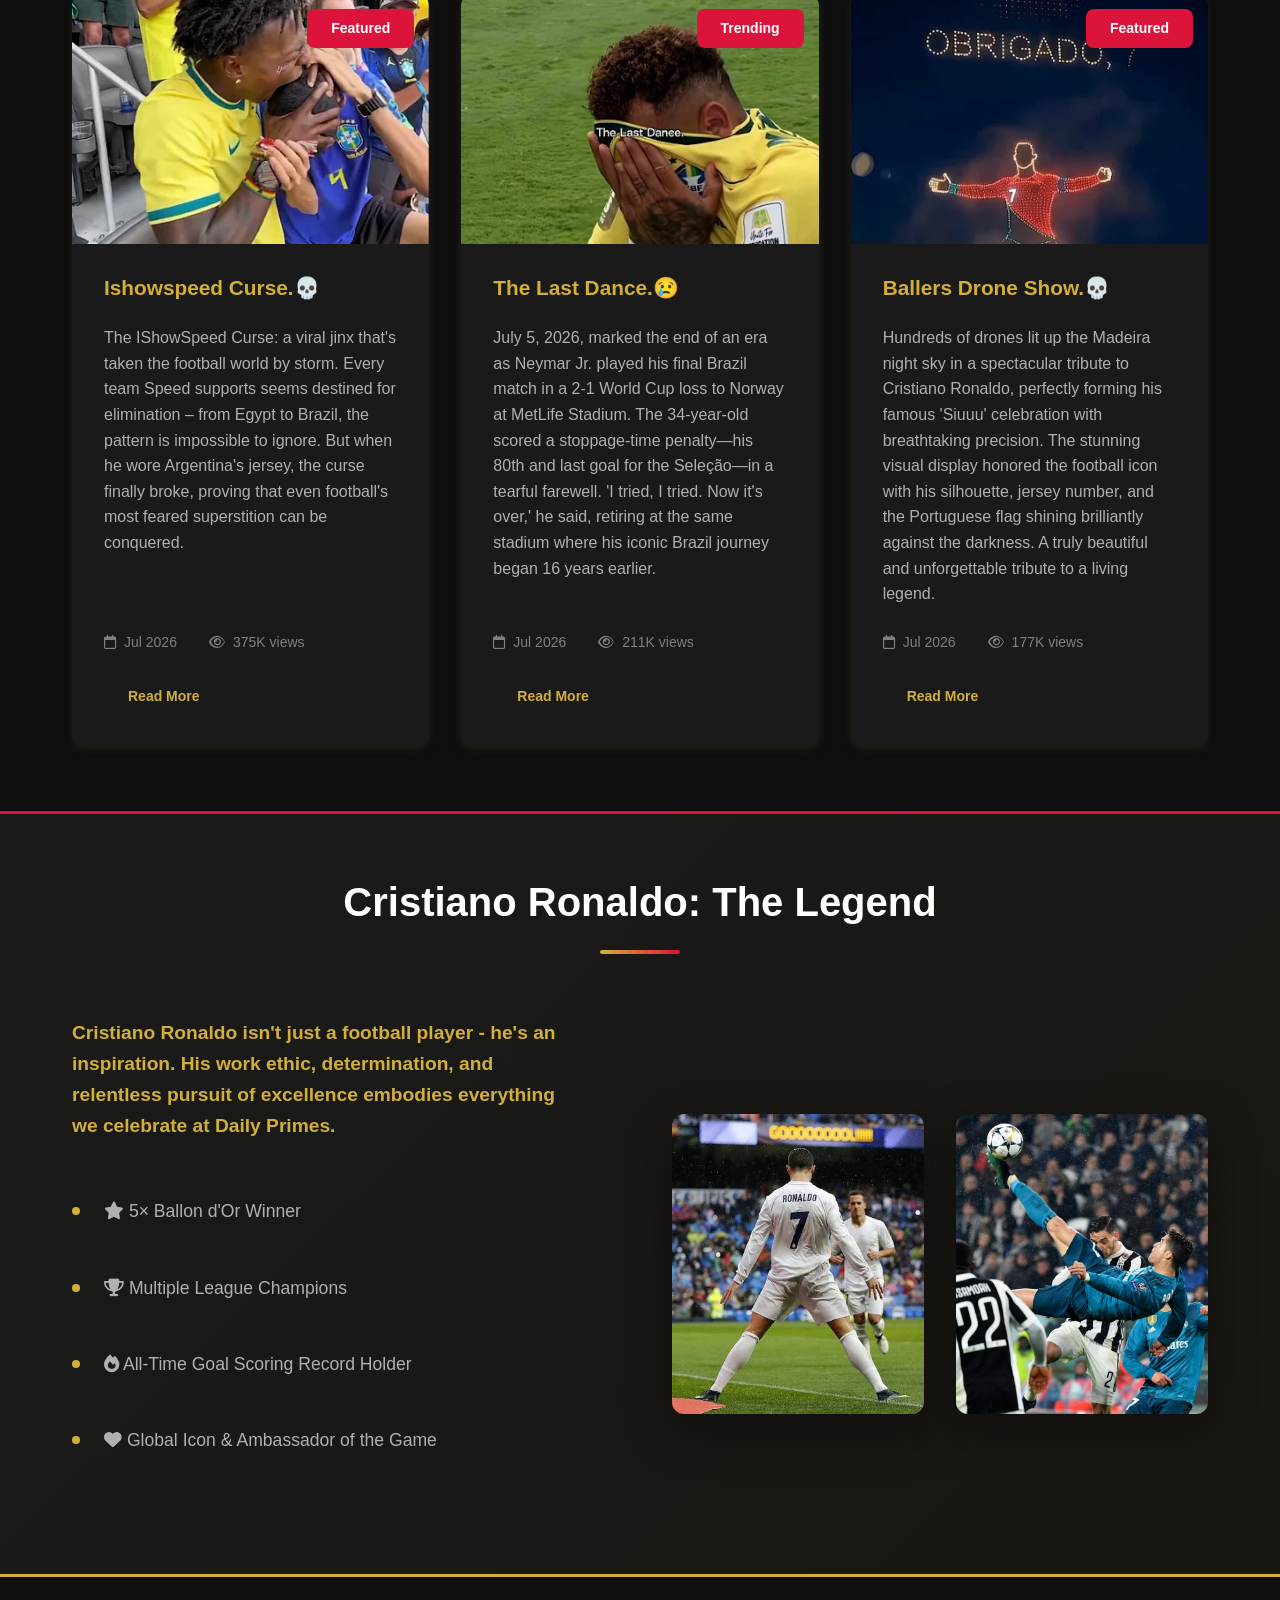
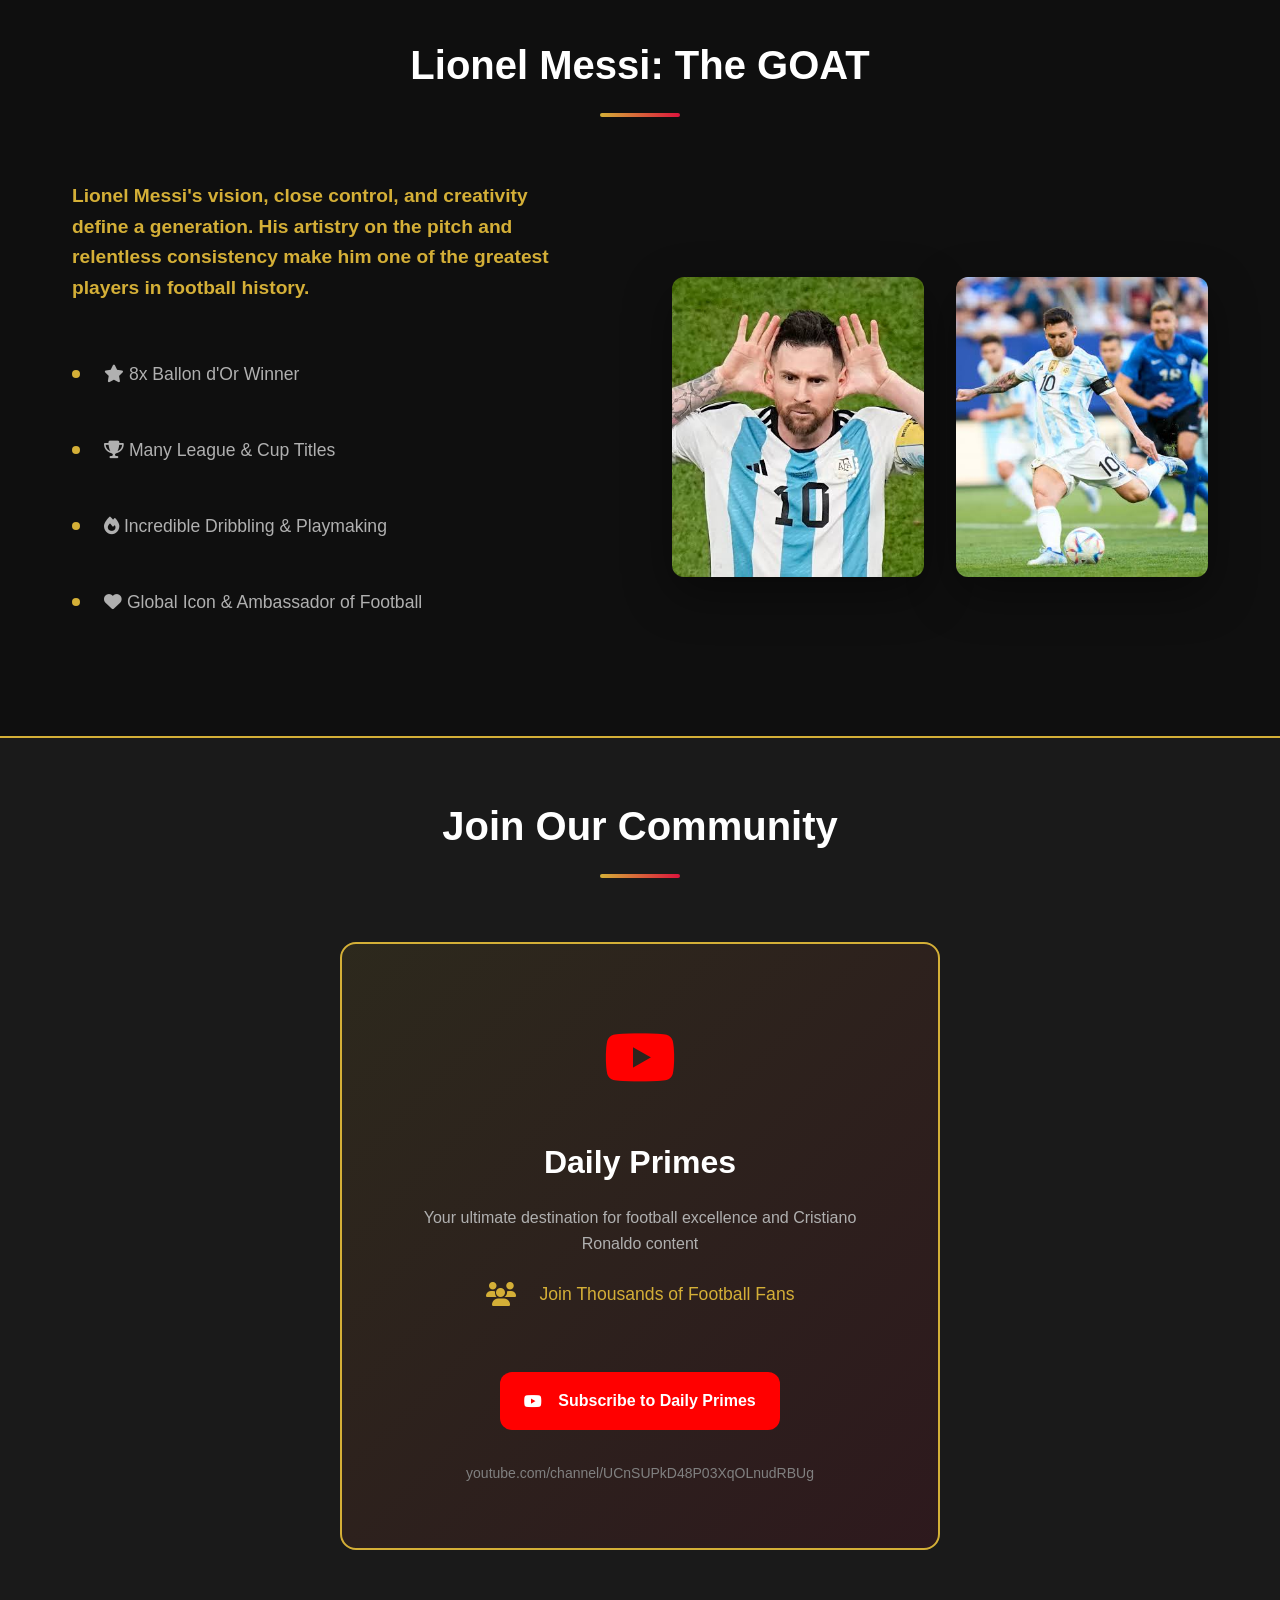
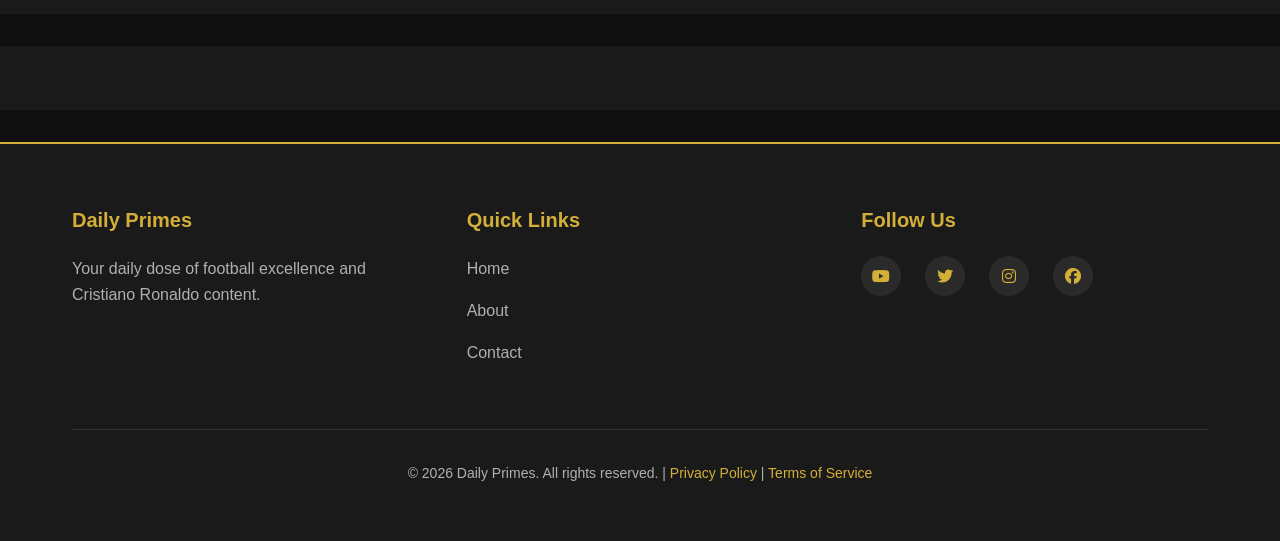
==== commit b987286f: "Update AdSense setup and responsive mobile styling" ====
--- a/index.html
+++ b/index.html
@@ -3,6 +3,7 @@
 <head>
     <meta charset="UTF-8">
     <meta name="viewport" content="width=device-width, initial-scale=1.0">
+    <meta name="google-adsense-account" content="ca-pub-8544354064796718">
     <title>Daily Primes - Your Daily Dose of Football Excellence</title>
     <link rel="stylesheet" href="style.css">
     <link rel="stylesheet" href="https://cdnjs.cloudflare.com/ajax/libs/font-awesome/6.4.0/css/all.min.css">
@@ -227,7 +228,7 @@
         <ins class="adsbygoogle"
              style="display:block; max-width: 1200px; margin: 0 auto;"
              data-ad-client="ca-pub-8544354064796718"
-             data-ad-slot="REPLACE_WITH_SLOT_ID"
+             data-ad-slot="3413764842"
              data-ad-format="auto"
              data-full-width-responsive="true"></ins>
         <script>
--- a/style.css
+++ b/style.css
@@ -81,6 +81,7 @@
 
 /* Container */
 .container {
+    width: 100%;
     max-width: 1200px;
     margin: 0 auto;
     padding: 0 var(--spacing-lg);
@@ -315,7 +316,7 @@
    ============================================ */
 .hero {
     margin-top: 80px;
-    min-height: 100vh;
+    min-height: calc(100vh - 80px);
     display: flex;
     align-items: center;
     justify-content: center;
@@ -325,7 +326,7 @@
                 url('https://source.unsplash.com/featured/?football,stadium');
     background-size: cover;
     background-position: center;
-    background-attachment: fixed;
+    background-attachment: scroll;
 }
 
 .hero::before {
@@ -353,6 +354,10 @@
     position: relative;
     z-index: 3;
     text-align: center;
+    max-width: 720px;
+    width: min(100%, 720px);
+    padding: 0 var(--spacing-lg);
+    margin: 0 auto;
     animation: fadeInUp 1s ease-out;
 }
 
@@ -1334,6 +1339,27 @@
         padding: var(--spacing-lg);
     }
     
+    .hero-content {
+        max-width: 100%;
+        width: 100%;
+        padding: 0;
+    }
+    
+    .youtube-card,
+    .contact-form,
+    .info-card,
+    .stat-card,
+    .faq-item,
+    .social-card,
+    .offering-card,
+    .blog-card {
+        width: 100%;
+    }
+    
+    .youtube-card {
+        padding: var(--spacing-xl) var(--spacing-lg);
+    }
+    
     .hero-title {
         font-size: 1.5rem;
     }
